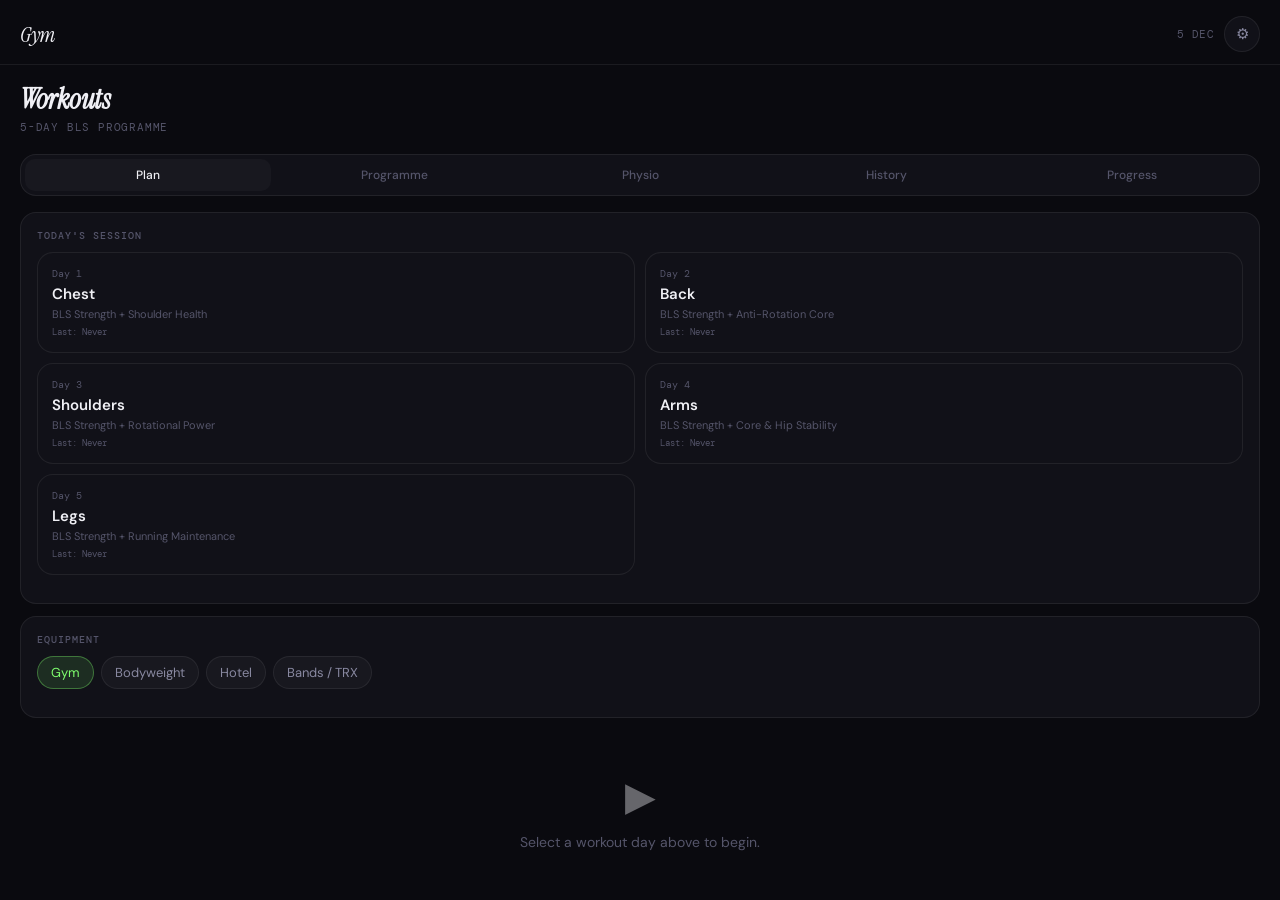
==== index.html @ 57721e73 "Enable timestamped Gym calendar completion" ====
<!DOCTYPE html>
<html lang="en">
<head>
<meta charset="UTF-8">
<meta name="viewport" content="width=device-width, initial-scale=1.0, viewport-fit=cover">
<meta name="apple-mobile-web-app-capable" content="yes">
<meta name="apple-mobile-web-app-status-bar-style" content="black-translucent">
<meta name="apple-mobile-web-app-title" content="Gym">
<meta name="theme-color" content="#0a0a0f">
<meta name="description" content="Gym workout tracker - plan, log, progress">
<link rel="manifest" href="manifest.webmanifest">
<link rel="apple-touch-icon" href="apple-touch-icon.png">
<title>Gym</title>
<link rel="preconnect" href="https://fonts.googleapis.com">
<link href="https://fonts.googleapis.com/css2?family=DM+Mono:wght@400;500&family=Instrument+Serif:ital@0;1&family=DM+Sans:wght@300;400;500;600&display=swap" rel="stylesheet">
<link rel="stylesheet" href="3-gym-calendar-style.css">
</head>
<body>

<div id="app">

  <!-- TOP BAR -->
  <div class="topbar">
    <div class="topbar-title">Gym</div>
    <div class="topbar-right">
      <div class="topbar-date" id="topDate"></div>
      <div class="icon-btn" onclick="openSettings()" title="Settings">⚙</div>
    </div>
  </div>

  <!-- SCROLL AREA -->
  <div class="scroll-area" id="scrollArea">

<div class="section active" id="sec-workouts">
      <div class="section-head">
        <h2>Workouts</h2>
        <div class="sub" id="workoutSub">5-day BLS programme</div>
      </div>

      <div class="food-tabs">
        <button class="food-tab active" onclick="switchWorkoutTab('plan',this)">Plan</button>
        <button class="food-tab" onclick="switchWorkoutTab('programme',this)">Programme</button>
        <button class="food-tab" onclick="switchWorkoutTab('physio',this)">Physio</button>
        <button class="food-tab" onclick="switchWorkoutTab('history',this)">History</button>
        <button class="food-tab" onclick="switchWorkoutTab('progress',this)">Progress</button>
      </div>

      <!-- ── PLAN TAB ── -->
      <div id="wTabPlan">
        <div id="upNextCard"></div>
        <div class="card">
          <div class="card-title">Today's Session</div>
          <div class="workout-day-grid" id="workoutDayGrid"></div>
        </div>
        <div class="card">
          <div class="card-title">Equipment</div>
          <div class="chip-wrap" id="equipChips">
            <div class="chip selected" data-eq="gym">Gym</div>
            <div class="chip" data-eq="bodyweight">Bodyweight</div>
            <div class="chip" data-eq="hotel">Hotel</div>
            <div class="chip" data-eq="bands">Bands / TRX</div>
          </div>
        </div>
        <div id="workoutExercises"></div>
        <div class="empty" id="workoutEmpty">
          <div class="empty-icon">▶</div>
          <div class="empty-text">Select a workout day above to begin.</div>
        </div>
      </div>

      <!-- ── PROGRAMME TAB ── -->
      <div id="wTabProgramme" style="display:none">
        <div id="progEditor"></div>
      </div>

      <!-- ── PHYSIO TAB ── -->
      <div id="wTabPhysio" style="display:none">
        <div id="physioContent"></div>
      </div>

      <!-- ── HISTORY TAB ── -->
      <div id="wTabHistory" style="display:none">
        <div id="workoutHistoryList">
          <div class="empty"><div class="empty-icon">≡</div><div class="empty-text">No workouts logged yet.<br>Complete a session to see it here.</div></div>
        </div>
      </div>

      <!-- ── PROGRESS TAB ── -->
      <div id="wTabProgress" style="display:none">
        <div class="card" id="prCard" style="display:none">
          <div class="card-title">Personal Records</div>
          <div id="prList"></div>
        </div>

        <div class="card" id="volumeCard" style="display:none">
          <div class="card-title">Weekly Volume by Muscle Group</div>
          <div style="display:flex;gap:6px;margin-bottom:10px" id="volumeWeekChips">
            <div class="chip selected" onclick="setVolumeWeek(0,this)">This week</div>
            <div class="chip" onclick="setVolumeWeek(1,this)">Last week</div>
            <div class="chip" onclick="setVolumeWeek('avg',this)">4-wk avg</div>
          </div>
          <div id="volumeList"></div>
          <div style="font-size:10px;color:var(--text3);margin-top:8px;font-family:var(--font-mono)">target 10–20 working sets / muscle / week</div>
        </div>

        <div class="card" id="deloadCard" style="display:none">
          <div class="card-title">Stalled lifts — consider a deload</div>
          <div id="deloadList"></div>
        </div>

        <div class="card">
          <div class="card-title">Exercise Progress</div>
          <div class="form-group" style="margin-bottom:12px">
            <select class="form-select" id="progressExerciseSelect" onchange="renderExerciseProgress()">
              <option value="">Select an exercise…</option>
            </select>
          </div>
          <div id="exerciseProgressChart">
            <div class="empty"><div class="empty-text">Select an exercise to see estimated 1RM and best set over time.</div></div>
          </div>
        </div>
      </div>

    </div>

    
  </div>
</div>

<div id="activeWorkoutOverlay" style="display:none;position:fixed;inset:0;z-index:500;background:var(--bg);overflow-y:auto;-webkit-overflow-scrolling:touch;">

  <!-- Header -->
  <div style="position:sticky;top:0;z-index:10;background:rgba(10,10,15,0.95);backdrop-filter:blur(16px);border-bottom:1px solid var(--border);padding:12px 16px;padding-top:calc(12px + env(safe-area-inset-top,0px));">
    <div style="display:flex;align-items:center;gap:12px;">
      <div style="flex:1;">
        <div style="font-family:var(--font-mono);font-size:10px;text-transform:uppercase;letter-spacing:1px;color:var(--text3)" id="awDayLabel">Day 1 — Chest</div>
        <div style="font-family:var(--font-mono);font-size:22px;font-weight:500;color:var(--accent);margin-top:2px" id="awTimer">0:00</div>
        <div id="awWake" style="font-family:var(--font-mono);font-size:10px;color:var(--text3);margin-top:2px"></div>
      </div>
      <div style="text-align:right;">
        <div style="font-size:11px;color:var(--text3)">Sets done</div>
        <div style="font-family:var(--font-mono);font-size:18px;font-weight:500" id="awSetsDone">0 / 0</div>
      </div>
      <button onclick="confirmAbortWorkout()" style="width:36px;height:36px;border-radius:50%;background:var(--surface2);border:1px solid var(--border);color:var(--text2);font-size:18px;cursor:pointer;display:flex;align-items:center;justify-content:center;">✕</button>
    </div>

    <!-- Rest timer bar (hidden when not resting) -->
    <div id="awRestBar" style="display:none;margin-top:10px;">
      <div style="display:flex;justify-content:space-between;align-items:center;margin-bottom:4px;">
        <span style="font-size:12px;color:var(--text3)">Rest timer</span>
        <span style="font-family:var(--font-mono);font-size:14px;color:var(--accent)" id="awRestTime">90s</span>
        <button onclick="skipRest()" style="font-size:11px;color:var(--text3);background:none;border:none;cursor:pointer;font-family:var(--font-mono);">Skip →</button>
      </div>
      <div style="height:4px;background:var(--surface2);border-radius:99px;overflow:hidden;">
        <div id="awRestFill" style="height:100%;background:var(--accent);border-radius:99px;transition:width 1s linear;width:100%"></div>
      </div>
    </div>
  </div>

  <!-- Exercise list -->
  <div style="padding:16px;padding-bottom:120px;" id="awExerciseList"></div>

  <!-- Finish button -->
  <div style="position:fixed;bottom:0;left:0;right:0;padding:16px;padding-bottom:calc(16px + env(safe-area-inset-bottom,0px));background:rgba(10,10,15,0.95);backdrop-filter:blur(16px);border-top:1px solid var(--border);">
    <button class="btn btn-primary" onclick="finishWorkout()">Finish Workout</button>
  </div>
</div>

<!-- SET LOG MODAL -->
<div class="modal-overlay" id="setModal" onclick="closeSetModalIfBg(event)" style="z-index:600">
  <div class="modal-sheet">
    <div class="modal-handle"></div>

    <!-- Exercise name + set info -->
    <div style="margin-bottom:8px">
      <div class="modal-title" id="setModalTitle" style="margin-bottom:2px;font-size:16px">Log Set</div>
      <div style="font-size:12px;color:var(--text3)" id="setModalExName"></div>
    </div>

    <!-- Last session reference + target -->
    <div id="setModalLastRef" style="display:none;padding:6px 10px;background:var(--surface2);border-radius:8px;margin-bottom:6px;font-size:12px;color:var(--text2)"></div>
    <div id="setModalTarget" style="display:none;padding:6px 10px;background:rgba(127,255,110,0.08);border:1px solid rgba(127,255,110,0.2);border-radius:8px;margin-bottom:10px;font-size:12px;color:var(--accent)"></div>

    <!-- Warmup toggle + rest time -->
    <div style="display:flex;align-items:center;gap:10px;margin-bottom:10px;">
      <div class="checkbox-item" id="warmupToggle" onclick="toggleWarmup()" style="flex:none;padding:6px 10px;">
        <div class="checkbox-box" id="warmupBox"></div>
        <div class="checkbox-text" style="font-size:13px;">Warmup set</div>
      </div>
      <div style="margin-left:auto;font-size:11px;color:var(--text3)" id="setModalRestLabel"></div>
    </div>

    <!-- Weight + Reps display (tappable to select active field) -->
    <div style="display:grid;grid-template-columns:1fr 1fr;gap:10px;margin-bottom:12px;">
      <div onclick="selectNumpadField('weight')" id="numpadWeightBox" style="border-radius:12px;border:2px solid var(--accent);background:var(--surface2);padding:10px;text-align:center;cursor:pointer">
        <div style="font-size:10px;color:var(--text3);margin-bottom:2px;font-family:var(--font-mono);text-transform:uppercase">Weight (kg)</div>
        <div style="font-size:28px;font-weight:600;font-family:var(--font-mono);color:var(--text)" id="numpadWeightDisplay">0</div>
      </div>
      <div onclick="selectNumpadField('reps')" id="numpadRepsBox" style="border-radius:12px;border:2px solid var(--border);background:var(--surface2);padding:10px;text-align:center;cursor:pointer">
        <div style="font-size:10px;color:var(--text3);margin-bottom:2px;font-family:var(--font-mono);text-transform:uppercase">Reps</div>
        <div style="font-size:28px;font-weight:600;font-family:var(--font-mono);color:var(--text)" id="numpadRepsDisplay">0</div>
      </div>
    </div>

    <!-- In-app number pad -->
    <div style="display:grid;grid-template-columns:repeat(4,1fr);gap:6px;margin-bottom:12px;" id="numpadGrid">
      <!-- Row 1: 7 8 9 +2.5 -->
      <button class="numpad-btn" onclick="numpadPress('7')">7</button>
      <button class="numpad-btn" onclick="numpadPress('8')">8</button>
      <button class="numpad-btn" onclick="numpadPress('9')">9</button>
      <button class="numpad-btn numpad-op" onclick="numpadStep(1)" id="numpadStepUp">+</button>
      <!-- Row 2: 4 5 6 −2.5 -->
      <button class="numpad-btn" onclick="numpadPress('4')">4</button>
      <button class="numpad-btn" onclick="numpadPress('5')">5</button>
      <button class="numpad-btn" onclick="numpadPress('6')">6</button>
      <button class="numpad-btn numpad-op" onclick="numpadStep(-1)" id="numpadStepDown">−</button>
      <!-- Row 3: 1 2 3 ⌫ -->
      <button class="numpad-btn" onclick="numpadPress('1')">1</button>
      <button class="numpad-btn" onclick="numpadPress('2')">2</button>
      <button class="numpad-btn" onclick="numpadPress('3')">3</button>
      <button class="numpad-btn numpad-del" onclick="numpadPress('del')">⌫</button>
      <!-- Row 4: . 0 00 C -->
      <button class="numpad-btn" onclick="numpadPress('.')">.</button>
      <button class="numpad-btn" onclick="numpadPress('0')">0</button>
      <button class="numpad-btn" onclick="numpadPress('00')">00</button>
      <button class="numpad-btn numpad-del" onclick="numpadPress('clear')">C</button>
    </div>

    <!-- RPE / reps-in-reserve (optional) -->
    <div style="margin-bottom:12px">
      <div style="display:flex;justify-content:space-between;align-items:center;margin-bottom:6px">
        <span style="font-size:11px;font-family:var(--font-mono);text-transform:uppercase;letter-spacing:.5px;color:var(--text3)">Effort (RPE) — optional</span>
        <span style="font-size:11px;color:var(--text3)" id="rpeHint">how hard?</span>
      </div>
      <div style="display:grid;grid-template-columns:repeat(6,1fr);gap:5px" id="rpeRow">
        <button class="numpad-btn" style="font-size:13px;padding:9px 0" onclick="setRpe(5)">≤5</button>
        <button class="numpad-btn" style="font-size:13px;padding:9px 0" onclick="setRpe(6)">6</button>
        <button class="numpad-btn" style="font-size:13px;padding:9px 0" onclick="setRpe(7)">7</button>
        <button class="numpad-btn" style="font-size:13px;padding:9px 0" onclick="setRpe(8)">8</button>
        <button class="numpad-btn" style="font-size:13px;padding:9px 0" onclick="setRpe(9)">9</button>
        <button class="numpad-btn" style="font-size:13px;padding:9px 0" onclick="setRpe(10)">10</button>
      </div>
    </div>

    <!-- Plate calculator (barbell only) -->
    <button id="plateCalcBtn" onclick="openPlateCalc()" style="display:none;width:100%;margin-bottom:10px;padding:9px;border-radius:10px;border:1px solid var(--border2);background:var(--surface2);color:var(--text2);font-family:var(--font-sans);font-size:12px;cursor:pointer">Plate calculator</button>
    <div id="plateCalcOut" style="display:none;font-family:var(--font-mono);font-size:12px;color:var(--text2);background:var(--surface2);border-radius:8px;padding:8px 10px;margin-bottom:10px"></div>

    <!-- Log + Cancel -->
    <div style="display:grid;grid-template-columns:1fr 2fr;gap:10px">
      <button class="btn btn-secondary" onclick="document.getElementById('setModal').classList.remove('open')">Cancel</button>
      <button class="btn btn-primary" onclick="confirmSet()">✓ Log Set</button>
    </div>

    <!-- Hidden inputs for compatibility with confirmSet -->
    <input type="hidden" id="setWeight" value="0">
    <input type="hidden" id="setReps" value="0">
    <input type="hidden" id="setRpe" value="">
  </div>
</div>

<!-- WORKOUT SUMMARY MODAL -->

<div class="modal-overlay" id="workoutSummaryModal" style="z-index:600">
  <div class="modal-sheet" style="max-height:85vh;overflow-y:auto;">
    <div class="modal-handle"></div>
    <div class="modal-title">Workout Complete</div>
    <div id="workoutSummaryContent"></div>
    <textarea id="workoutNotesInput" class="form-input" placeholder="Session notes — technique cues, how it felt, why you swapped something…" style="width:100%;min-height:64px;margin-top:14px;resize:vertical;font-size:13px"></textarea>
    <div style="display:grid;grid-template-columns:1fr 1fr;gap:10px;margin-top:16px;">
      <button class="btn btn-secondary" onclick="discardWorkout()">Discard</button>
      <button class="btn btn-primary" onclick="saveWorkout()">Save workout</button>
    </div>
  </div>
</div>

<!-- WORKOUT HISTORY DETAIL MODAL -->
<div class="modal-overlay" id="workoutDetailModal" onclick="if(event.target===this)this.classList.remove('open')">
  <div class="modal-sheet" style="max-height:85vh;overflow-y:auto;">
    <div class="modal-handle"></div>
    <div id="workoutDetailContent"></div>
  </div>
</div>


<!-- GENERIC MODAL -->
<div class="modal-overlay" id="gymModal" onclick="if(event.target===this)closeGymModal()" style="z-index:650">
  <div class="modal-sheet" style="max-height:85vh;overflow-y:auto;">
    <div class="modal-handle"></div>
    <div class="modal-title" id="gymModalTitle"></div>
    <div id="gymModalBody"></div>
    <div style="display:grid;grid-template-columns:1fr 1fr;gap:10px;margin-top:16px">
      <button class="btn btn-secondary" onclick="closeGymModal()">Cancel</button>
      <button class="btn btn-primary" onclick="confirmGymModal()">Save</button>
    </div>
  </div>
</div>

<!-- EXERCISE PICKER MODAL -->
<div class="modal-overlay" id="pickerModal" onclick="if(event.target===this)this.classList.remove('open')" style="z-index:660">
  <div class="modal-sheet" style="max-height:85vh;overflow-y:auto;">
    <div class="modal-handle"></div>
    <div class="modal-title" id="pickerTitle">Choose exercise</div>
    <input class="form-input" id="pickerSearch" placeholder="Search exercises…" style="width:100%;margin-bottom:8px" oninput="renderPickerList()">
    <div class="chip-wrap" id="pickerMuscleChips" style="margin-bottom:6px"></div>
    <div class="chip-wrap" id="pickerEquipChips" style="margin-bottom:10px"></div>
    <div id="pickerList"></div>
  </div>
</div>


<div class="settings-overlay" id="settingsOverlay" onclick="closeSettingsIfBg(event)">
  <div class="settings-panel">
    <div class="settings-close" onclick="closeSettings()">✕</div>
    <div class="settings-title">Settings</div>

    <div class="settings-group">
      <div class="settings-group-title">Google Sheets sync (optional)</div>
      <div class="sync-bar" id="syncBar">
        <div class="sync-dot" id="syncDot"></div>
        <span class="sync-text" id="syncText">Not connected</span>
        <button class="sync-btn" onclick="syncNow()">↻ sync</button>
      </div>
      <div class="settings-row" style="flex-direction:column;align-items:flex-start;gap:6px;margin-top:10px">
        <div class="settings-row-label">Apps Script Web App URL</div>
        <input type="text" class="settings-input-wide" id="settScriptUrl" placeholder="https://script.google.com/macros/s/…/exec">
        <div class="settings-status">Same backend as Health All-In — reuse not yet verified</div>
      </div>
      <div class="settings-row" style="margin-top:8px">
        <button class="btn btn-secondary btn-sm" onclick="saveSettings()">Save settings</button>
      </div>
    </div>

    <div class="settings-group">
      <div class="settings-group-title">Completed workouts → Calendar</div>
      <div class="settings-status">Save a finished workout to add it to your main Google Calendar. Only session name and actual start/end are sent. Set this up once using the Worker address and app key from MyDay Settings. Old workouts without timestamps are not backfilled. Retries use the same workout ID. Sessions opened from a MyDay plan keep that link. Overlapping unlinked Gym entries pause for review instead of creating a duplicate.</div>
      <label class="settings-row-label">MyDay Worker address</label><input class="settings-input-wide" id="gymCalendarUrl" type="url" autocomplete="off">
      <label class="settings-row-label">MyDay app key</label><input class="settings-input-wide" id="gymCalendarKey" type="password" autocomplete="off">
      <div class="settings-row"><button class="btn btn-secondary btn-sm" onclick="GymCalendar.save()">Save connection</button><button class="btn btn-secondary btn-sm" onclick="GymCalendar.flush()">Retry pending</button></div>
      <div class="settings-status" id="gymCalendarStatus"></div><div id="gymCalendarReview"></div>
    </div>

    <div class="settings-group">
      <div class="settings-group-title">Equipment</div>
      <div class="settings-row">
        <div class="settings-row-label">Bar weight (kg)</div>
        <input type="number" class="settings-input-wide" id="settBarKg" placeholder="20" style="max-width:90px">
      </div>
      <div class="settings-row" style="margin-top:8px">
        <button class="btn btn-secondary btn-sm" onclick="saveSettings()">Save settings</button>
      </div>
    </div>

    <div class="settings-group">
      <div class="settings-group-title">Backup</div>
      <div class="settings-row" style="gap:8px">
        <button class="btn btn-secondary btn-sm" onclick="exportBackup()">Export JSON</button>
        <label class="btn btn-secondary btn-sm" style="margin:0;cursor:pointer">Import JSON<input type="file" accept="application/json,.json" style="display:none" onchange="importBackup(this)"></label>
      </div>
      <div class="settings-status" style="margin-top:6px">Everything on this phone: workout history, PRs, programme, physio entries and logs, settings, sync queue. Export a file after each change you care about and keep it somewhere off the phone (Files, Drive, email to yourself) - that file is what you import on a new phone. The Apps Script URL is never exported (it is a write credential): re-enter it in Settings on the new phone.</div>
    </div>

    <div class="settings-group">
      <div class="settings-group-title">Shared backup (Notion)</div>
      <div class="settings-status" style="margin-bottom:8px">The same shared backup My Day, Racket Rankings and Pocket CRM use: everything above is also saved into the "App backups" database through the Pocket CRM service. Once the token is in, the app backs itself up once a day when you open it. Restore fills in what is missing on this device and never deletes anything.</div>
      <div class="settings-row" style="flex-direction:column;align-items:flex-start;gap:6px">
        <div class="settings-row-label">Pocket CRM address</div>
        <input type="text" class="settings-input-wide" id="sbUrl" placeholder="https://contact-capture.matthias-homan.workers.dev" autocapitalize="off" autocomplete="off">
        <div class="settings-row-label" style="margin-top:6px">Pocket CRM access token</div>
        <input type="password" class="settings-input-wide" id="sbTok" placeholder="the same token as in Pocket CRM" autocapitalize="off" autocomplete="off">
      </div>
      <div class="settings-row" style="gap:8px;margin-top:8px;flex-wrap:wrap">
        <button class="btn btn-secondary btn-sm" onclick="sbSaveSettings()">Save</button>
        <button class="btn btn-secondary btn-sm" onclick="sbBackupNow()">Back up now</button>
        <button class="btn btn-secondary btn-sm" onclick="sbRestore()">Restore</button>
      </div>
      <div class="settings-status" id="sbMsg" style="margin-top:8px"></div>
      <div class="settings-status" id="sbLast" style="margin-top:2px"></div>
    </div>

    <div class="settings-group">
      <div class="settings-group-title">About</div>
      <div class="settings-status" id="settBuild"></div>
    </div>
  </div>
</div>

<div id="toast"></div>

<script src="2-gym-calendar-app.js"></script>
</body>
</html>
---- 3-gym-calendar-style.css ----
:root {
    --bg: #0a0a0f;
    --surface: #111118;
    --surface2: #18181f;
    --border: rgba(255,255,255,0.07);
    --border2: rgba(255,255,255,0.12);
    --text: #f0f0f5;
    --text2: #8888a0;
    --text3: #55556a;
    --accent: #7fff6e;
    --accent2: #3dffd0;
    --accent3: #ff6b6b;
    --accent4: #ffd166;
    --accent5: #a78bfa;
    --red: #ff6b6b;
    --amber: #ffd166;
    --green: #7fff6e;
    --blue: #60a5fa;
    --purple: #a78bfa;
    --nav-h: 72px;
    --safe-b: env(safe-area-inset-bottom, 0px);
    --radius: 16px;
    --radius-sm: 10px;
    --font-serif: 'Instrument Serif', Georgia, serif;
    --font-mono: 'DM Mono', monospace;
    --font-sans: 'DM Sans', sans-serif;
  }

  *, *::before, *::after { box-sizing: border-box; margin: 0; padding: 0; }

  html, body {
    height: 100%;
    overflow: hidden;
    background: var(--bg);
    color: var(--text);
    font-family: var(--font-sans);
    -webkit-font-smoothing: antialiased;
  }

  /* ─── APP SHELL ─── */
  #app {
    height: 100%;
    display: flex;
    flex-direction: column;
  }

  /* ─── TOP BAR ─── */
  .topbar {
    flex-shrink: 0;
    padding: 16px 20px 12px;
    padding-top: calc(16px + env(safe-area-inset-top, 0px));
    display: flex;
    align-items: center;
    justify-content: space-between;
    border-bottom: 1px solid var(--border);
    background: var(--bg);
  }
  .topbar-title {
    font-family: var(--font-serif);
    font-size: 22px;
    font-style: italic;
    color: var(--text);
    letter-spacing: -0.3px;
  }
  .topbar-title span { color: var(--accent); font-style: normal; }
  .topbar-right { display: flex; gap: 10px; align-items: center; }
  .topbar-date {
    font-family: var(--font-mono);
    font-size: 11px;
    color: var(--text3);
    text-transform: uppercase;
    letter-spacing: 0.5px;
  }
  .icon-btn {
    width: 36px; height: 36px;
    border-radius: 50%;
    background: var(--surface);
    border: 1px solid var(--border);
    display: flex; align-items: center; justify-content: center;
    cursor: pointer;
    transition: background 0.15s;
    color: var(--text2);
    font-size: 15px;
  }
  .icon-btn:hover { background: var(--surface2); color: var(--text); }

  /* ─── SCROLL AREA ─── */
  .scroll-area {
    flex: 1;
    overflow-y: auto;
    overflow-x: hidden;
    -webkit-overflow-scrolling: touch;
    scroll-behavior: smooth;
  }
  .scroll-area::-webkit-scrollbar { display: none; }

  .section {
    display: none;
    padding: 20px;
    padding-bottom: calc(var(--nav-h) + var(--safe-b) + 20px);
    animation: fadeUp 0.2s ease both;
  }
  .section.active { display: block; }

  @keyframes fadeUp {
    from { opacity: 0; transform: translateY(8px); }
    to   { opacity: 1; transform: translateY(0); }
  }

  /* ─── BOTTOM NAV ─── */
  .bottom-nav {
    flex-shrink: 0;
    position: fixed;
    bottom: 0; left: 0; right: 0;
    height: calc(var(--nav-h) + var(--safe-b));
    padding-bottom: var(--safe-b);
    background: rgba(10,10,15,0.92);
    backdrop-filter: blur(20px);
    -webkit-backdrop-filter: blur(20px);
    border-top: 1px solid var(--border);
    display: flex;
    align-items: flex-start;
    justify-content: space-around;
    padding-top: 8px;
    z-index: 100;
  }
  .nav-item {
    display: flex;
    flex-direction: column;
    align-items: center;
    gap: 4px;
    cursor: pointer;
    padding: 4px 8px;
    border-radius: 10px;
    transition: all 0.15s;
    min-width: 48px;
    opacity: 0.45;
  }
  .nav-item.active { opacity: 1; }
  .nav-item .nav-icon { font-size: 20px; line-height: 1; }
  .nav-item .nav-label {
    font-size: 10px;
    font-weight: 500;
    letter-spacing: 0.2px;
    color: var(--text2);
    white-space: nowrap;
  }
  .nav-item.active .nav-label { color: var(--accent); }
  .nav-item.active .nav-icon { filter: drop-shadow(0 0 6px var(--accent)); }

  /* ─── SHARED COMPONENTS ─── */
  .section-head {
    margin-bottom: 20px;
  }
  .section-head h2 {
    font-family: var(--font-serif);
    font-size: 28px;
    font-style: italic;
    letter-spacing: -0.5px;
    line-height: 1.1;
  }
  .section-head .sub {
    font-family: var(--font-mono);
    font-size: 11px;
    color: var(--text3);
    text-transform: uppercase;
    letter-spacing: 0.8px;
    margin-top: 4px;
  }

  .card {
    background: var(--surface);
    border: 1px solid var(--border);
    border-radius: var(--radius);
    padding: 16px;
    margin-bottom: 12px;
  }
  .card-title {
    font-family: var(--font-mono);
    font-size: 10px;
    font-weight: 500;
    text-transform: uppercase;
    letter-spacing: 1px;
    color: var(--text3);
    margin-bottom: 10px;
  }

  /* ─── METRIC GRID ─── */
  .metric-grid {
    display: grid;
    grid-template-columns: 1fr 1fr;
    gap: 10px;
    margin-bottom: 12px;
  }
  .metric-card {
    background: var(--surface);
    border: 1px solid var(--border);
    border-radius: var(--radius);
    padding: 14px;
  }
  .metric-label {
    font-family: var(--font-mono);
    font-size: 10px;
    text-transform: uppercase;
    letter-spacing: 0.8px;
    color: var(--text3);
    margin-bottom: 6px;
  }
  .metric-val {
    font-family: var(--font-mono);
    font-size: 26px;
    font-weight: 500;
    color: var(--text);
    line-height: 1;
  }
  .metric-val .unit { font-size: 13px; color: var(--text2); }
  .metric-sub {
    font-size: 11px;
    color: var(--text3);
    margin-top: 4px;
  }
  .metric-dot {
    display: inline-block;
    width: 6px; height: 6px;
    border-radius: 50%;
    margin-right: 4px;
  }

  /* ─── PROGRESS BARS ─── */
  .progress-wrap { margin-bottom: 12px; }
  .progress-row {
    display: flex;
    justify-content: space-between;
    align-items: center;
    margin-bottom: 6px;
  }
  .progress-label { font-size: 13px; color: var(--text2); }
  .progress-nums {
    font-family: var(--font-mono);
    font-size: 12px;
    color: var(--text2);
  }
  .progress-nums .current { color: var(--text); font-weight: 500; }
  .progress-track {
    height: 6px;
    background: var(--surface2);
    border-radius: 99px;
    overflow: hidden;
    margin-bottom: 10px;
  }
  .progress-fill {
    height: 100%;
    border-radius: 99px;
    transition: width 0.4s ease;
  }
  .progress-fill.green { background: var(--green); box-shadow: 0 0 8px rgba(127,255,110,0.3); }
  .progress-fill.amber { background: var(--amber); box-shadow: 0 0 8px rgba(255,209,102,0.3); }
  .progress-fill.red   { background: var(--red);   box-shadow: 0 0 8px rgba(255,107,107,0.3); }
  .progress-fill.blue  { background: var(--blue);  }
  .progress-fill.purple { background: var(--purple); }

  /* ─── AI BRIEFING ─── */
  .ai-card {
    background: linear-gradient(135deg, #0f1a0f 0%, #0a0f1a 100%);
    border: 1px solid rgba(127,255,110,0.15);
    border-radius: var(--radius);
    padding: 16px;
    margin-bottom: 12px;
    position: relative;
    overflow: hidden;
  }
  .ai-card::before {
    content: '';
    position: absolute;
    top: -30px; right: -30px;
    width: 100px; height: 100px;
    background: radial-gradient(circle, rgba(127,255,110,0.08) 0%, transparent 70%);
    pointer-events: none;
  }
  .ai-card-header {
    display: flex;
    align-items: center;
    gap: 8px;
    margin-bottom: 10px;
  }
  .ai-badge {
    font-family: var(--font-mono);
    font-size: 9px;
    text-transform: uppercase;
    letter-spacing: 1px;
    color: var(--accent);
    background: rgba(127,255,110,0.1);
    border: 1px solid rgba(127,255,110,0.2);
    border-radius: 4px;
    padding: 2px 6px;
  }
  .ai-time {
    font-family: var(--font-mono);
    font-size: 10px;
    color: var(--text3);
    margin-left: auto;
  }
  .ai-text {
    font-size: 14px;
    line-height: 1.6;
    color: var(--text2);
  }
  .ai-text p { margin-bottom: 8px; }
  .ai-text p:last-child { margin-bottom: 0; }
  .ai-text strong { color: var(--text); }
  .ai-actions {
    display: flex;
    gap: 8px;
    margin-top: 12px;
  }
  .ai-btn {
    flex: 1;
    padding: 9px;
    border-radius: 8px;
    border: 1px solid var(--border2);
    background: var(--surface2);
    color: var(--text2);
    font-family: var(--font-sans);
    font-size: 12px;
    font-weight: 500;
    cursor: pointer;
    display: flex;
    align-items: center;
    justify-content: center;
    gap: 5px;
    transition: all 0.15s;
  }
  .ai-btn:hover { background: var(--surface); color: var(--text); }
  .ai-btn.primary {
    background: rgba(127,255,110,0.12);
    border-color: rgba(127,255,110,0.25);
    color: var(--accent);
  }
  .ai-btn.primary:hover { background: rgba(127,255,110,0.2); }

  /* ─── GOAL RINGS ─── */
  .rings-row {
    display: flex;
    gap: 10px;
    margin-bottom: 12px;
  }
  .ring-card {
    flex: 1;
    background: var(--surface);
    border: 1px solid var(--border);
    border-radius: var(--radius);
    padding: 14px 10px;
    display: flex;
    flex-direction: column;
    align-items: center;
    gap: 8px;
  }
  .ring-wrap {
    position: relative;
    width: 64px; height: 64px;
  }
  .ring-wrap svg { transform: rotate(-90deg); }
  .ring-center {
    position: absolute;
    inset: 0;
    display: flex;
    flex-direction: column;
    align-items: center;
    justify-content: center;
  }
  .ring-pct {
    font-family: var(--font-mono);
    font-size: 14px;
    font-weight: 500;
    color: var(--text);
    line-height: 1;
  }
  .ring-label {
    font-family: var(--font-mono);
    font-size: 9px;
    text-transform: uppercase;
    letter-spacing: 0.5px;
    color: var(--text3);
    text-align: center;
  }

  /* ─── FORM ELEMENTS ─── */
  .form-section { margin-bottom: 20px; }
  .form-section-title {
    font-family: var(--font-mono);
    font-size: 10px;
    font-weight: 500;
    text-transform: uppercase;
    letter-spacing: 1px;
    color: var(--text3);
    margin-bottom: 12px;
    padding-bottom: 8px;
    border-bottom: 1px solid var(--border);
  }
  .form-row {
    display: flex;
    gap: 10px;
    margin-bottom: 10px;
    align-items: center;
  }
  .form-group {
    flex: 1;
    display: flex;
    flex-direction: column;
    gap: 5px;
  }
  .form-label {
    font-size: 12px;
    color: var(--text2);
    font-weight: 500;
  }
  .form-input, .form-select, .form-textarea {
    width: 100%;
    background: var(--surface2);
    border: 1px solid var(--border);
    border-radius: var(--radius-sm);
    padding: 11px 13px;
    color: var(--text);
    font-family: var(--font-sans);
    font-size: 15px;
    -webkit-appearance: none;
    appearance: none;
    transition: border-color 0.15s;
    outline: none;
  }
  .form-input:focus, .form-select:focus, .form-textarea:focus {
    border-color: var(--border2);
  }
  .form-textarea {
    min-height: 80px;
    resize: vertical;
    line-height: 1.5;
  }

  /* ─── SLIDER (1-5) ─── */
  .slider-group { flex: 1; }
  .slider-row {
    display: flex;
    align-items: center;
    gap: 10px;
    margin-bottom: 10px;
  }
  .slider-label { flex: 0 0 140px; font-size: 13px; color: var(--text2); }
  .slider-wrap { flex: 1; position: relative; }
  input[type=range] {
    -webkit-appearance: none;
    appearance: none;
    width: 100%;
    height: 4px;
    background: var(--surface2);
    border-radius: 99px;
    outline: none;
  }
  input[type=range]::-webkit-slider-thumb {
    -webkit-appearance: none;
    width: 20px; height: 20px;
    border-radius: 50%;
    background: var(--text);
    border: 3px solid var(--bg);
    box-shadow: 0 0 0 1px var(--border2);
    cursor: pointer;
  }
  .slider-val {
    font-family: var(--font-mono);
    font-size: 14px;
    font-weight: 500;
    color: var(--text);
    width: 20px;
    text-align: center;
  }

  /* ─── CHECKBOXES ─── */
  .checkbox-list { display: flex; flex-direction: column; gap: 6px; }
  .checkbox-item {
    display: flex;
    align-items: center;
    gap: 10px;
    padding: 10px 12px;
    background: var(--surface2);
    border: 1px solid var(--border);
    border-radius: var(--radius-sm);
    cursor: pointer;
    transition: border-color 0.15s;
  }
  .checkbox-item.checked { border-color: rgba(127,255,110,0.25); }
  .checkbox-box {
    width: 20px; height: 20px;
    border-radius: 5px;
    border: 1.5px solid var(--border2);
    display: flex; align-items: center; justify-content: center;
    flex-shrink: 0;
    transition: all 0.15s;
  }
  .checkbox-item.checked .checkbox-box {
    background: var(--accent);
    border-color: var(--accent);
  }
  .checkbox-text { font-size: 14px; color: var(--text); }
  .checkbox-sub { font-size: 11px; color: var(--text3); }

  /* ─── TOGGLE CHIPS ─── */
  .chip-wrap {
    display: flex;
    flex-wrap: wrap;
    gap: 7px;
    margin-bottom: 12px;
  }
  .chip {
    padding: 7px 13px;
    border-radius: 99px;
    border: 1px solid var(--border);
    background: var(--surface2);
    color: var(--text2);
    font-size: 13px;
    cursor: pointer;
    transition: all 0.15s;
  }
  .chip.selected {
    background: rgba(127,255,110,0.12);
    border-color: rgba(127,255,110,0.35);
    color: var(--accent);
  }

  /* ─── BUTTONS ─── */
  .btn {
    width: 100%;
    padding: 14px;
    border-radius: var(--radius);
    border: none;
    cursor: pointer;
    font-family: var(--font-sans);
    font-size: 15px;
    font-weight: 600;
    transition: all 0.15s;
    display: flex;
    align-items: center;
    justify-content: center;
    gap: 6px;
  }
  .btn-primary {
    background: var(--accent);
    color: #000;
  }
  .btn-primary:hover { opacity: 0.9; }
  .btn-primary:active { transform: scale(0.98); }
  .btn-secondary {
    background: var(--surface2);
    color: var(--text);
    border: 1px solid var(--border);
  }
  .btn-sm {
    width: auto;
    padding: 9px 16px;
    font-size: 13px;
    border-radius: 10px;
  }

  /* ─── SETTINGS / SETTINGS PANEL ─── */
  .settings-overlay {
    display: none;
    position: fixed;
    inset: 0;
    z-index: 200;
    background: rgba(0,0,0,0.6);
    backdrop-filter: blur(4px);
  }
  .settings-overlay.open { display: block; }
  .settings-panel {
    position: absolute;
    right: 0; top: 0; bottom: 0;
    width: min(380px, 100vw);
    background: var(--surface);
    border-left: 1px solid var(--border);
    overflow-y: auto;
    padding: 20px;
    padding-top: calc(20px + env(safe-area-inset-top, 0px));
  }
  .settings-close {
    position: absolute;
    top: 16px; right: 16px;
    width: 32px; height: 32px;
    border-radius: 50%;
    background: var(--surface2);
    border: 1px solid var(--border);
    display: flex; align-items: center; justify-content: center;
    cursor: pointer;
    font-size: 16px;
    color: var(--text2);
  }
  .settings-title {
    font-family: var(--font-serif);
    font-size: 22px;
    font-style: italic;
    margin-bottom: 20px;
  }
  .settings-group { margin-bottom: 24px; }
  .settings-group-title {
    font-family: var(--font-mono);
    font-size: 10px;
    text-transform: uppercase;
    letter-spacing: 1px;
    color: var(--text3);
    margin-bottom: 12px;
    padding-bottom: 8px;
    border-bottom: 1px solid var(--border);
  }
  .settings-row {
    display: flex;
    justify-content: space-between;
    align-items: center;
    padding: 10px 0;
    border-bottom: 1px solid var(--border);
  }
  .settings-row:last-child { border-bottom: none; }
  .settings-row-label { font-size: 14px; color: var(--text2); }
  .settings-row-val {
    font-family: var(--font-mono);
    font-size: 13px;
    color: var(--text);
  }
  .settings-input-inline {
    background: var(--surface2);
    border: 1px solid var(--border);
    border-radius: 8px;
    padding: 6px 10px;
    color: var(--text);
    font-family: var(--font-mono);
    font-size: 13px;
    width: 120px;
    text-align: right;
    outline: none;
  }
  .settings-input-inline:focus { border-color: var(--border2); }
  .settings-input-wide {
    width: 100%;
    margin-top: 6px;
    background: var(--surface2);
    border: 1px solid var(--border);
    border-radius: 8px;
    padding: 8px 10px;
    color: var(--text);
    font-family: var(--font-mono);
    font-size: 12px;
    outline: none;
    word-break: break-all;
  }
  .settings-input-wide:focus { border-color: var(--border2); }
  .settings-status {
    font-size: 12px;
    color: var(--text3);
    margin-top: 6px;
  }
  .settings-status.ok { color: var(--green); }
  .settings-status.err { color: var(--red); }

  /* ─── SYNC STATUS BAR ─── */
  .sync-bar {
    display: flex;
    align-items: center;
    gap: 6px;
    padding: 6px 12px;
    margin-bottom: 16px;
    background: var(--surface);
    border: 1px solid var(--border);
    border-radius: var(--radius-sm);
  }
  .sync-dot {
    width: 7px; height: 7px;
    border-radius: 50%;
    background: var(--text3);
  }
  .sync-dot.synced { background: var(--green); box-shadow: 0 0 6px rgba(127,255,110,0.4); }
  .sync-dot.syncing { background: var(--amber); animation: pulse 1s infinite; }
  .sync-dot.error { background: var(--red); }
  @keyframes pulse { 0%,100% { opacity:1; } 50% { opacity:0.4; } }
  .sync-text { font-size: 12px; color: var(--text3); }
  .sync-btn {
    margin-left: auto;
    font-size: 11px;
    color: var(--text3);
    background: none;
    border: none;
    cursor: pointer;
    padding: 2px 6px;
    border-radius: 4px;
    font-family: var(--font-mono);
    transition: color 0.15s;
  }
  .sync-btn:hover { color: var(--text); }

  /* ─── TOAST ─── */
  .toast {
    position: fixed;
    bottom: calc(var(--nav-h) + var(--safe-b) + 16px);
    left: 50%;
    transform: translateX(-50%) translateY(20px);
    background: var(--text);
    color: var(--bg);
    font-size: 13px;
    font-weight: 600;
    padding: 10px 18px;
    border-radius: 99px;
    opacity: 0;
    transition: all 0.25s;
    pointer-events: none;
    white-space: nowrap;
    z-index: 300;
  }
  .toast.show {
    opacity: 1;
    transform: translateX(-50%) translateY(0);
  }

  /* ─── LOADING SPINNER ─── */
  .spinner {
    width: 20px; height: 20px;
    border: 2px solid var(--border);
    border-top-color: var(--accent);
    border-radius: 50%;
    animation: spin 0.7s linear infinite;
  }
  @keyframes spin { to { transform: rotate(360deg); } }

  /* ─── EMPTY STATE ─── */
  .empty {
    display: flex;
    flex-direction: column;
    align-items: center;
    justify-content: center;
    padding: 40px 20px;
    text-align: center;
    gap: 10px;
  }
  .empty-icon { font-size: 40px; opacity: 0.4; }
  .empty-text { font-size: 14px; color: var(--text3); line-height: 1.5; }

  /* ─── WORKOUTS SECTION ─── */
  .workout-day-grid {
    display: grid;
    grid-template-columns: 1fr 1fr;
    gap: 10px;
    margin-bottom: 12px;
  }
  .workout-day-card {
    background: var(--surface);
    border: 1px solid var(--border);
    border-radius: var(--radius);
    padding: 14px;
    cursor: pointer;
    transition: all 0.15s;
  }
  .workout-day-card:hover { border-color: var(--border2); }
  .workout-day-card.selected {
    background: rgba(127,255,110,0.07);
    border-color: rgba(127,255,110,0.3);
  }
  .workout-day-num {
    font-family: var(--font-mono);
    font-size: 10px;
    color: var(--text3);
    margin-bottom: 4px;
  }
  .workout-day-name {
    font-size: 15px;
    font-weight: 600;
    color: var(--text);
  }
  .workout-day-sub {
    font-size: 11px;
    color: var(--text3);
    margin-top: 3px;
  }

  /* ─── HISTORY / CHART ─── */
  .mini-chart {
    height: 48px;
    display: flex;
    align-items: flex-end;
    gap: 3px;
    padding-top: 4px;
  }
  .chart-bar {
    flex: 1;
    border-radius: 3px 3px 0 0;
    background: var(--surface2);
    position: relative;
    cursor: pointer;
    transition: opacity 0.15s;
  }
  .chart-bar:hover { opacity: 0.8; }
  .chart-bar.filled { background: var(--accent); opacity: 0.6; }
  .chart-bar.today { background: var(--accent); opacity: 1; box-shadow: 0 0 8px rgba(127,255,110,0.4); }

  /* ─── GOALS SECTION ─── */
  .goal-row {
    display: flex;
    align-items: center;
    gap: 12px;
    padding: 14px;
    background: var(--surface);
    border: 1px solid var(--border);
    border-radius: var(--radius);
    margin-bottom: 10px;
  }
  .goal-icon { font-size: 22px; flex-shrink: 0; }
  .goal-info { flex: 1; min-width: 0; }
  .goal-title { font-size: 14px; font-weight: 500; color: var(--text); }
  .goal-detail { font-size: 12px; color: var(--text3); margin-top: 2px; white-space: normal; word-break: break-word; }
  .goal-val {
    font-family: var(--font-mono);
    font-size: 15px;
    font-weight: 500;
    color: var(--text);
    text-align: right;
    flex-shrink: 0;
    min-width: 80px;
  }
  .goal-target { font-size: 11px; color: var(--text3); }

  /* ─── DIVIDER ─── */
  .divider { height: 1px; background: var(--border); margin: 16px 0; }

  /* ─── AUTOFILL BADGE ─── */
  .autofill-badge {
    font-family: var(--font-mono);
    font-size: 9px;
    text-transform: uppercase;
    letter-spacing: 0.5px;
    padding: 2px 6px;
    border-radius: 4px;
    background: rgba(127,255,110,0.1);
    border: 1px solid rgba(127,255,110,0.25);
    color: var(--accent);
    white-space: nowrap;
  }
  .autofill-badge.fitbit { background: rgba(0,184,212,0.1); border-color: rgba(0,184,212,0.25); color: #00b8d4; }
  .autofill-badge.hume   { background: rgba(167,139,250,0.1); border-color: rgba(167,139,250,0.25); color: var(--purple); }
  .form-input.autofilled { border-color: rgba(127,255,110,0.3); background: rgba(127,255,110,0.04); }

  /* ─── JOURNAL TABS ─── */
  .tab-bar {
    display: flex;
    gap: 0;
    background: var(--surface);
    border: 1px solid var(--border);
    border-radius: var(--radius);
    padding: 4px;
    margin-bottom: 20px;
  }
  .tab-btn {
    flex: 1;
    padding: 9px;
    border-radius: 10px;
    border: none;
    background: none;
    color: var(--text3);
    font-family: var(--font-sans);
    font-size: 13px;
    font-weight: 500;
    cursor: pointer;
    transition: all 0.15s;
  }
  .tab-btn.active {
    background: var(--surface2);
    color: var(--text);
  }

  /* ─── FOOD SECTION ─── */
  .search-bar {
    display: flex;
    gap: 8px;
    margin-bottom: 12px;
  }
  .search-input {
    flex: 1;
    background: var(--surface);
    border: 1px solid var(--border);
    border-radius: var(--radius);
    padding: 12px 16px;
    color: var(--text);
    font-family: var(--font-sans);
    font-size: 15px;
    outline: none;
    transition: border-color 0.15s;
  }
  .search-input::placeholder { color: var(--text3); }
  .search-input:focus { border-color: var(--border2); }
  .search-submit {
    background: var(--surface);
    border: 1px solid var(--border);
    border-radius: var(--radius);
    padding: 0 16px;
    color: var(--text2);
    font-size: 18px;
    cursor: pointer;
    transition: all 0.15s;
  }
  .search-submit:hover { background: var(--surface2); color: var(--text); }

  .food-result {
    display: flex;
    align-items: center;
    gap: 12px;
    padding: 12px 14px;
    background: var(--surface);
    border: 1px solid var(--border);
    border-radius: var(--radius-sm);
    margin-bottom: 6px;
    cursor: pointer;
    transition: border-color 0.15s;
  }
  .food-result:hover { border-color: var(--border2); }
  .food-result-info { flex: 1 }
  .food-result-name { font-size: 14px; color: var(--text); }
  .food-result-detail { font-size: 12px; color: var(--text3); }
  .food-result-kcal {
    font-family: var(--font-mono);
    font-size: 13px;
    color: var(--text2);
    white-space: nowrap;
  }
  .food-add-btn {
    width: 28px; height: 28px;
    border-radius: 50%;
    background: var(--surface2);
    border: 1px solid var(--border);
    display: flex; align-items: center; justify-content: center;
    font-size: 16px;
    color: var(--accent);
    cursor: pointer;
    flex-shrink: 0;
  }

  .meal-section { margin-bottom: 16px; }
  .meal-header {
    display: flex;
    justify-content: space-between;
    align-items: center;
    margin-bottom: 8px;
  }
  .meal-title { font-size: 13px; font-weight: 600; color: var(--text2); }
  .meal-cals {
    font-family: var(--font-mono);
    font-size: 12px;
    color: var(--text3);
  }
  .meal-item {
    display: flex;
    align-items: center;
    gap: 10px;
    padding: 9px 12px;
    background: var(--surface);
    border: 1px solid var(--border);
    border-radius: var(--radius-sm);
    margin-bottom: 4px;
  }
  .meal-item-name { flex: 1; font-size: 13px; color: var(--text); }
  .meal-item-detail { font-size: 12px; color: var(--text3); }
  .meal-item-kcal { font-family: var(--font-mono); font-size: 12px; color: var(--text2); }
  .meal-item-del {
    font-size: 14px;
    color: var(--text3);
    cursor: pointer;
    padding: 2px;
  }
  .meal-add-row {
    display: flex;
    align-items: center;
    gap: 6px;
    padding: 7px 10px;
    cursor: pointer;
    color: var(--text3);
    font-size: 13px;
    transition: color 0.15s;
  }
  .meal-add-row:hover { color: var(--accent); }

  /* ─── ACTIVE WORKOUT ─── */
  /* ─── NUMPAD ─── */
  .numpad-btn {
    background: var(--surface2);
    border: 1px solid var(--border);
    border-radius: 10px;
    color: var(--text);
    font-family: var(--font-mono);
    font-size: 18px;
    font-weight: 500;
    padding: 14px 0;
    cursor: pointer;
    transition: background 0.1s;
    -webkit-tap-highlight-color: transparent;
    user-select: none;
  }
  .numpad-btn:active { background: var(--border2, #2a2a38); transform: scale(0.95); }
  .numpad-op  { color: var(--accent); font-size: 20px; font-weight: 700; }
  .numpad-del { color: var(--text2); }

  .aw-exercise-card {
    background: var(--surface);
    border: 1px solid var(--border);
    border-radius: var(--radius);
    margin-bottom: 12px;
    overflow: hidden;
    transition: border-color 0.2s;
  }
  .aw-exercise-card.active-ex { border-color: rgba(127,255,110,0.35); }
  .aw-exercise-header {
    display: flex;
    align-items: center;
    gap: 12px;
    padding: 14px 16px;
  }
  .aw-ex-num {
    font-family: var(--font-mono);
    font-size: 11px;
    color: var(--text3);
    width: 20px;
    flex-shrink: 0;
  }
  .aw-ex-name { flex: 1; font-size: 15px; font-weight: 600; color: var(--text); }
  .aw-ex-done {
    font-family: var(--font-mono);
    font-size: 12px;
    color: var(--text3);
  }
  .aw-sets {
    padding: 0 16px 14px;
    display: flex;
    flex-direction: column;
    gap: 6px;
  }
  .aw-set-row {
    display: flex;
    align-items: center;
    gap: 10px;
    padding: 10px 12px;
    border-radius: var(--radius-sm);
    background: var(--surface2);
    border: 1px solid var(--border);
    cursor: pointer;
    transition: all 0.15s;
  }
  .aw-set-row:hover { border-color: var(--border2); }
  .aw-set-row.logged {
    background: rgba(127,255,110,0.06);
    border-color: rgba(127,255,110,0.2);
  }
  .aw-set-row.warmup-logged {
    background: rgba(255,209,102,0.06);
    border-color: rgba(255,209,102,0.2);
  }
  .aw-set-num {
    font-family: var(--font-mono);
    font-size: 11px;
    color: var(--text3);
    width: 16px;
    flex-shrink: 0;
  }
  .aw-set-badge {
    font-family: var(--font-mono);
    font-size: 9px;
    text-transform: uppercase;
    letter-spacing: 0.5px;
    padding: 2px 5px;
    border-radius: 4px;
    flex-shrink: 0;
  }
  .aw-set-badge.working { background: rgba(127,255,110,0.12); color: var(--accent); }
  .aw-set-badge.warmup  { background: rgba(255,209,102,0.12); color: var(--amber); }
  .aw-set-result {
    flex: 1;
    font-family: var(--font-mono);
    font-size: 14px;
    color: var(--text);
  }
  .aw-set-check {
    font-size: 16px;
    flex-shrink: 0;
  }
  .aw-add-set {
    display: flex;
    align-items: center;
    gap: 6px;
    padding: 8px 12px;
    color: var(--text3);
    font-size: 13px;
    cursor: pointer;
    border-radius: var(--radius-sm);
    transition: color 0.15s;
    margin: 0 16px 14px;
  }
  .aw-add-set:hover { color: var(--accent); }

  /* ─── WORKOUT HISTORY ─── */
  .workout-hist-card {
    background: var(--surface);
    border: 1px solid var(--border);
    border-radius: var(--radius);
    padding: 14px 16px;
    margin-bottom: 10px;
    cursor: pointer;
    transition: border-color 0.15s;
    display: flex;
    align-items: center;
    gap: 14px;
  }
  .workout-hist-card:hover { border-color: var(--border2); }
  .workout-hist-icon {
    width: 42px; height: 42px;
    border-radius: 12px;
    background: rgba(127,255,110,0.08);
    border: 1px solid rgba(127,255,110,0.15);
    display: flex; align-items: center; justify-content: center;
    font-size: 20px;
    flex-shrink: 0;
  }
  .workout-hist-info { flex: 1; min-width: 0; }
  .workout-hist-name { font-size: 15px; font-weight: 600; color: var(--text); }
  .workout-hist-meta { font-size: 12px; color: var(--text3); margin-top: 3px; }
  .workout-hist-stats {
    text-align: right;
    flex-shrink: 0;
  }
  .workout-hist-sets {
    font-family: var(--font-mono);
    font-size: 14px;
    color: var(--text);
  }
  .workout-hist-dur {
    font-size: 11px;
    color: var(--text3);
    margin-top: 2px;
  }

  /* ─── PROGRESS CHART (canvas-free bar chart) ─── */
  .prog-chart-wrap { overflow-x: auto; padding-bottom: 4px; }
  .prog-chart {
    display: flex;
    align-items: flex-end;
    gap: 8px;
    height: 100px;
    min-width: 300px;
    padding-top: 8px;
  }
  .prog-bar-col {
    display: flex;
    flex-direction: column;
    align-items: center;
    gap: 4px;
    flex: 1;
    min-width: 32px;
  }
  .prog-bar {
    width: 100%;
    border-radius: 4px 4px 0 0;
    background: rgba(127,255,110,0.5);
    transition: height 0.4s ease;
    cursor: pointer;
    position: relative;
  }
  .prog-bar.best { background: var(--accent); box-shadow: 0 0 8px rgba(127,255,110,0.4); }
  .prog-bar-label {
    font-family: var(--font-mono);
    font-size: 9px;
    color: var(--text3);
    text-align: center;
    white-space: nowrap;
  }
  .prog-bar-val {
    font-family: var(--font-mono);
    font-size: 9px;
    color: var(--text2);
    text-align: center;
  }

  /* ─── FOOD SECTION TABS ─── */
  .food-tabs {
    display: flex;
    gap: 0;
    background: var(--surface);
    border: 1px solid var(--border);
    border-radius: var(--radius);
    padding: 4px;
    margin-bottom: 16px;
  }
  .food-tab {
    flex: 1;
    padding: 8px 4px;
    border-radius: 10px;
    border: none;
    background: none;
    color: var(--text3);
    font-family: var(--font-sans);
    font-size: 12px;
    font-weight: 500;
    cursor: pointer;
    transition: all 0.15s;
    white-space: nowrap;
  }
  .food-tab.active { background: var(--surface2); color: var(--text); }

  /* ─── QUICK ADD ─── */
  .quick-add-section { margin-bottom: 14px; }
  .quick-add-label {
    font-family: var(--font-mono);
    font-size: 10px;
    text-transform: uppercase;
    letter-spacing: 0.8px;
    color: var(--text3);
    margin-bottom: 8px;
    display: flex;
    align-items: center;
    justify-content: space-between;
  }
  .quick-add-scroll {
    display: flex;
    gap: 7px;
    overflow-x: auto;
    padding-bottom: 4px;
    -webkit-overflow-scrolling: touch;
  }
  .quick-add-scroll::-webkit-scrollbar { display: none; }
  .quick-chip {
    flex-shrink: 0;
    display: flex;
    flex-direction: column;
    align-items: center;
    gap: 3px;
    padding: 9px 12px;
    background: var(--surface);
    border: 1px solid var(--border);
    border-radius: var(--radius);
    cursor: pointer;
    transition: border-color 0.15s;
    max-width: 110px;
  }
  .quick-chip:hover { border-color: var(--border2); }
  .quick-chip.fav { border-color: rgba(255,209,102,0.3); }
  .quick-chip-name {
    font-size: 12px;
    color: var(--text);
    text-align: center;
    white-space: nowrap;
    overflow: hidden;
    text-overflow: ellipsis;
    max-width: 90px;
  }
  .quick-chip-cal { font-family: var(--font-mono); font-size: 10px; color: var(--text3); }

  /* ─── SAVED MEALS ─── */
  .saved-meal-card {
    background: var(--surface);
    border: 1px solid var(--border);
    border-radius: var(--radius);
    margin-bottom: 10px;
    overflow: hidden;
  }
  .saved-meal-header {
    display: flex;
    align-items: center;
    gap: 12px;
    padding: 14px 16px;
    cursor: pointer;
  }
  .saved-meal-icon { font-size: 20px; flex-shrink: 0; }
  .saved-meal-info { flex: 1; min-width: 0; }
  .saved-meal-name { font-size: 15px; font-weight: 600; color: var(--text); }
  .saved-meal-meta { font-size: 12px; color: var(--text3); margin-top: 2px; }
  .saved-meal-kcal { font-family: var(--font-mono); font-size: 14px; color: var(--text2); flex-shrink: 0; }
  .saved-meal-actions { display: flex; border-top: 1px solid var(--border); }
  .saved-meal-btn {
    flex: 1;
    padding: 10px;
    border: none;
    background: none;
    color: var(--text3);
    font-family: var(--font-sans);
    font-size: 12px;
    font-weight: 500;
    cursor: pointer;
    transition: all 0.15s;
    display: flex;
    align-items: center;
    justify-content: center;
    gap: 4px;
  }
  .saved-meal-btn:hover { color: var(--text); background: var(--surface2); }
  .saved-meal-btn.log { color: var(--accent); }
  .saved-meal-btn.log:hover { background: rgba(127,255,110,0.08); }
  .saved-meal-btn + .saved-meal-btn { border-left: 1px solid var(--border); }
  .saved-meal-items { display: none; padding: 0 16px 12px; border-top: 1px solid var(--border); }
  .saved-meal-items.open { display: block; }
  .saved-meal-item-row {
    display: flex;
    justify-content: space-between;
    align-items: center;
    padding: 6px 0;
    font-size: 13px;
    color: var(--text2);
    border-bottom: 1px solid var(--border);
  }
  .saved-meal-item-row:last-child { border-bottom: none; }

  /* ─── CUSTOM FOODS ─── */
  .custom-food-card {
    display: flex;
    align-items: center;
    gap: 12px;
    padding: 12px 14px;
    background: var(--surface);
    border: 1px solid var(--border);
    border-radius: var(--radius-sm);
    margin-bottom: 6px;
  }
  .custom-food-info { flex: 1; }
  .custom-food-name { font-size: 14px; color: var(--text); }
  .custom-food-macro { font-size: 11px; color: var(--text3); margin-top: 2px; }
  .custom-food-actions { display: flex; gap: 6px; }
  .custom-food-btn {
    padding: 5px 10px;
    border-radius: 7px;
    border: 1px solid var(--border);
    background: var(--surface2);
    color: var(--text2);
    font-size: 12px;
    cursor: pointer;
    transition: all 0.15s;
  }
  .custom-food-btn:hover { color: var(--text); }
  .custom-food-btn.add { color: var(--accent); border-color: rgba(127,255,110,0.2); }

  /* ─── FOOD LOG MODAL ─── */
  .modal-overlay {
    display: none;
    position: fixed;
    inset: 0;
    z-index: 250;
    background: rgba(0,0,0,0.7);
    backdrop-filter: blur(6px);
    align-items: flex-end;
  }
  .modal-overlay.open { display: flex; }
  .modal-sheet {
    width: 100%;
    background: var(--surface);
    border-top: 1px solid var(--border);
    border-radius: 20px 20px 0 0;
    padding: 16px 20px;
    padding-bottom: calc(20px + var(--safe-b));
    animation: slideUp 0.25s ease;
  }
  @keyframes slideUp {
    from { transform: translateY(100%); }
    to   { transform: translateY(0); }
  }
  .modal-handle {
    width: 36px; height: 4px;
    background: var(--border2);
    border-radius: 99px;
    margin: 0 auto 16px;
  }
  .modal-title { font-size: 17px; font-weight: 600; margin-bottom: 12px; }
  .modal-food-name { font-size: 15px; color: var(--text); margin-bottom: 4px; }
  .modal-food-detail { font-size: 13px; color: var(--text3); margin-bottom: 16px; }


  /* ─── PROGRAMME EDITOR ─── */
  .pe-row{border:1px solid var(--border);border-radius:10px;padding:6px;margin-bottom:6px;background:var(--surface2)}
  .pe-row .form-input,.pe-row .form-select{padding:6px 6px;font-size:12px;height:auto}
  .pe-line1{display:flex;gap:4px;align-items:center;margin-bottom:6px}

  .pe-name{flex:1;min-width:0}
  .pe-row input[type=number]::-webkit-outer-spin-button,.pe-row input[type=number]::-webkit-inner-spin-button{-webkit-appearance:none;margin:0}
  .pe-row input[type=number]{-moz-appearance:textfield;appearance:textfield}
  .pe-grid{display:grid;grid-template-columns:50px 60px 54px 68px;gap:3px}
  .pe-grid-lab{font-family:var(--font-mono);font-size:9px;color:var(--text3);margin-bottom:2px}
  .pe-grid-lab span{text-align:center}
  .pe-grid .form-input,.pe-grid .form-select{width:100%;text-align:center;padding-left:2px;padding-right:2px}
  .pe-icon{background:var(--surface);border:1px solid var(--border);color:var(--text2);border-radius:6px;width:24px;height:24px;font-size:11px;cursor:pointer;flex:none;display:flex;align-items:center;justify-content:center;padding:0}
  .pk-row{border:1px solid var(--border);border-radius:10px;padding:9px 10px;margin-bottom:6px;background:var(--surface2);cursor:pointer}
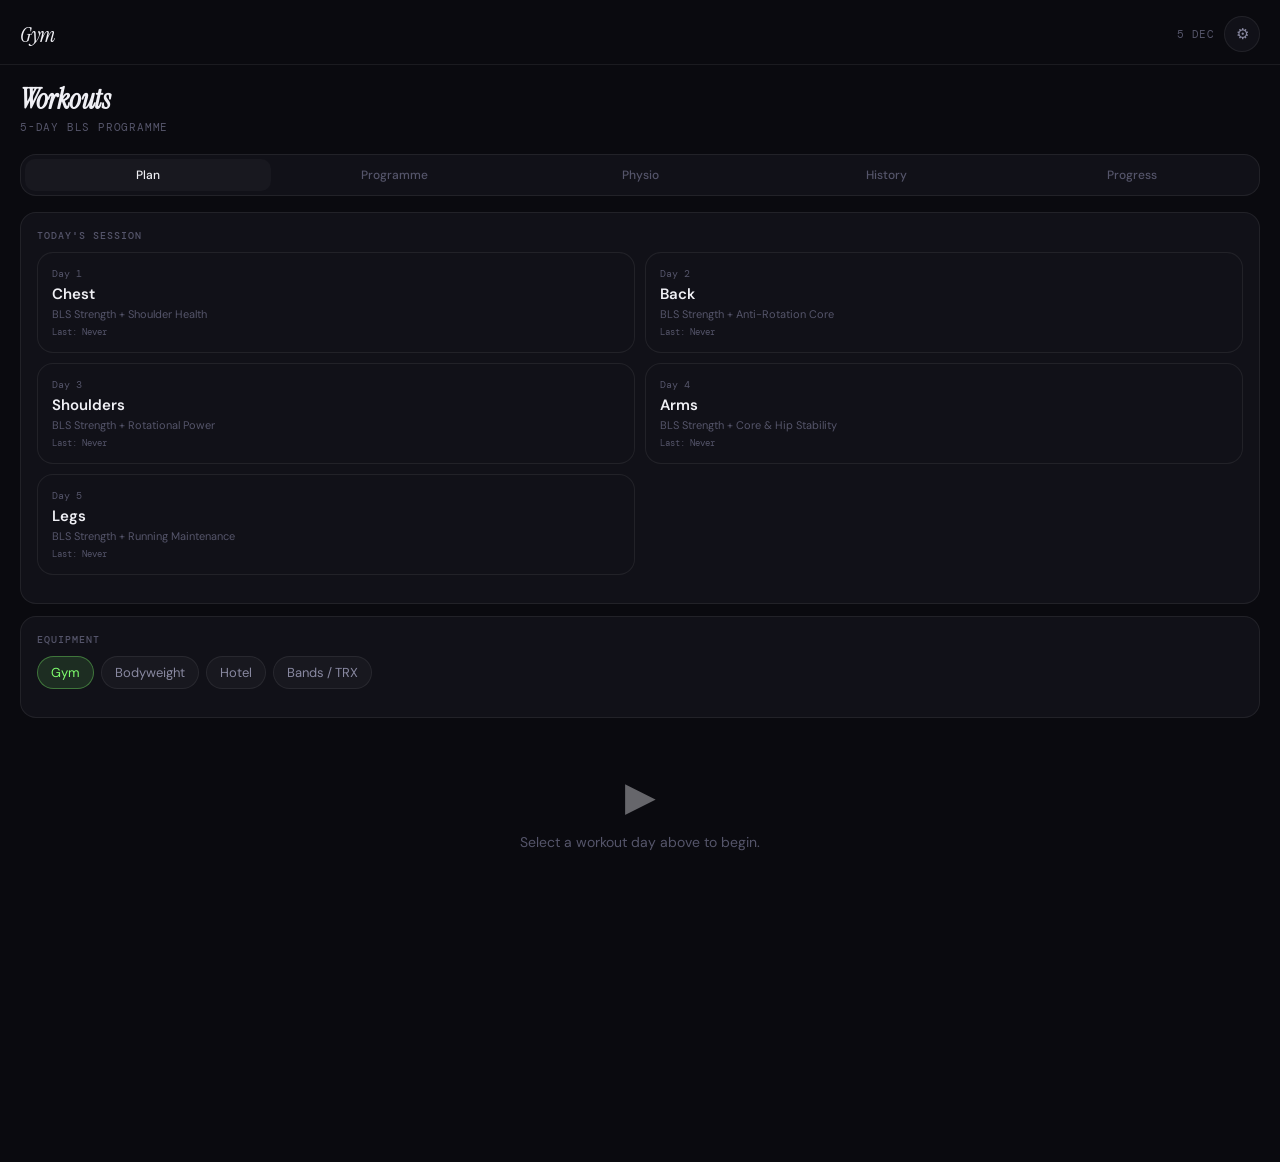
==== commit f8e12702: "Link official Abascal timetable and private Sports week class planning" ====
--- a/index.html
+++ b/index.html
@@ -385,6 +385,7 @@
   </div>
 </div>
 
+<section style="margin:20px 16px;padding:16px;border:1px solid var(--border);border-radius:12px"><h3>Metropolitan Abascal classes</h3><p>Open the live timetable separately, then tell your assistant which sessions to add or enter a private class plan in MyDay. A plan is not a booking. Calendar placement does not mark a class done.</p><p><a class="btn btn-secondary" href="https://clubmetropolitan.com/club/madrid/abascal/" target="_blank" rel="noopener">Open live timetable</a></p><p><a class="btn btn-secondary" href="https://mydayappmh.github.io/My-Day/?new=class" target="_blank" rel="noopener">Plan class in Sports week</a></p><p>Metropolitan's website does not allow embedding here. Open its app yourself for app bookings.</p></section>
 <div id="toast"></div>
 
 <script src="2-gym-calendar-app.js"></script>
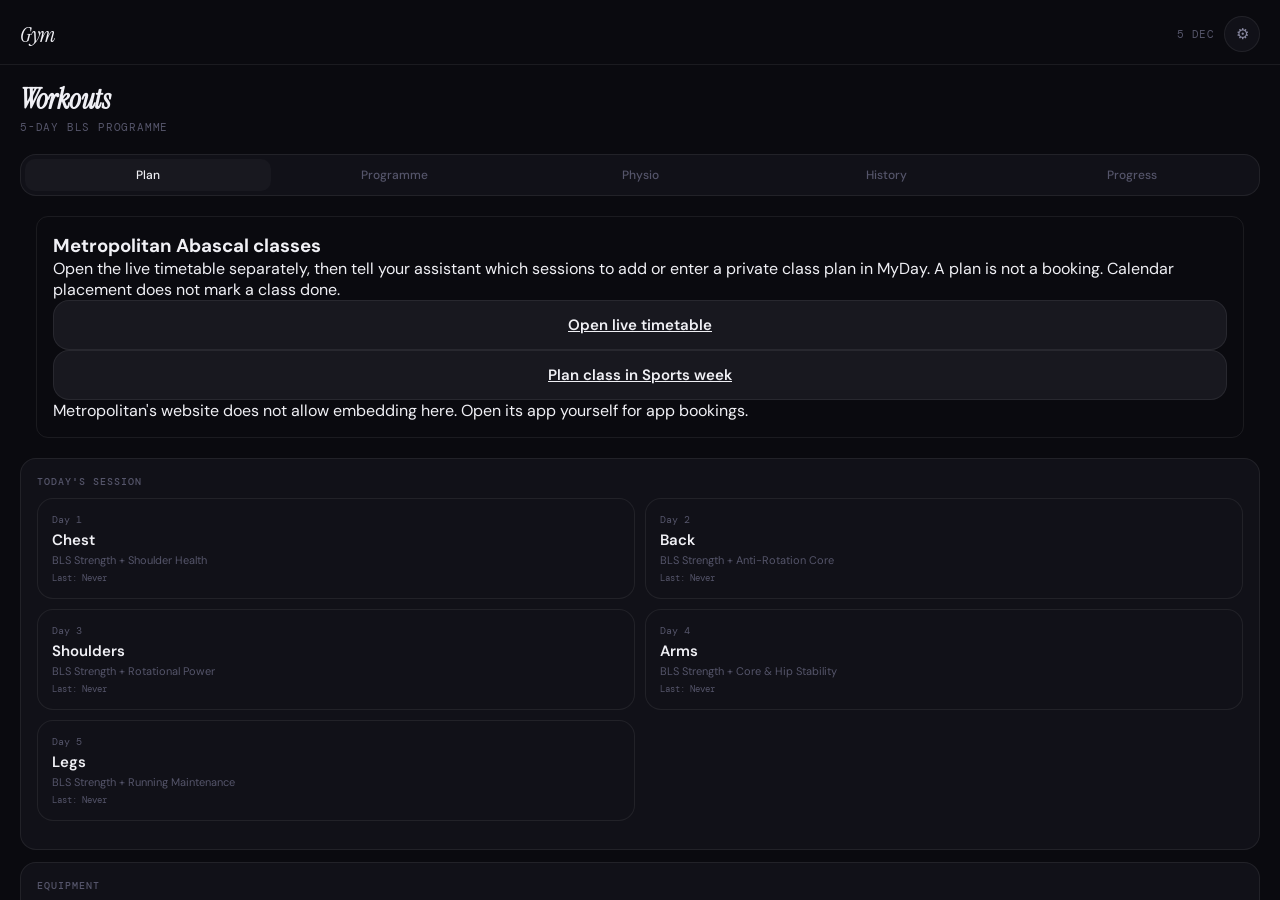
==== commit 68a920de: "Place class timetable links inside the scrollable Gym plan screen" ====
--- a/index.html
+++ b/index.html
@@ -47,7 +47,7 @@
 
       <!-- ── PLAN TAB ── -->
       <div id="wTabPlan">
-        <div id="upNextCard"></div>
+        <div id="upNextCard"></div><section style="margin:20px 16px;padding:16px;border:1px solid var(--border);border-radius:12px"><h3>Metropolitan Abascal classes</h3><p>Open the live timetable separately, then tell your assistant which sessions to add or enter a private class plan in MyDay. A plan is not a booking. Calendar placement does not mark a class done.</p><p><a class="btn btn-secondary" href="https://clubmetropolitan.com/club/madrid/abascal/" target="_blank" rel="noopener">Open live timetable</a></p><p><a class="btn btn-secondary" href="https://mydayappmh.github.io/My-Day/?new=class" target="_blank" rel="noopener">Plan class in Sports week</a></p><p>Metropolitan's website does not allow embedding here. Open its app yourself for app bookings.</p></section>
         <div class="card">
           <div class="card-title">Today's Session</div>
           <div class="workout-day-grid" id="workoutDayGrid"></div>
@@ -385,7 +385,7 @@
   </div>
 </div>
 
-<section style="margin:20px 16px;padding:16px;border:1px solid var(--border);border-radius:12px"><h3>Metropolitan Abascal classes</h3><p>Open the live timetable separately, then tell your assistant which sessions to add or enter a private class plan in MyDay. A plan is not a booking. Calendar placement does not mark a class done.</p><p><a class="btn btn-secondary" href="https://clubmetropolitan.com/club/madrid/abascal/" target="_blank" rel="noopener">Open live timetable</a></p><p><a class="btn btn-secondary" href="https://mydayappmh.github.io/My-Day/?new=class" target="_blank" rel="noopener">Plan class in Sports week</a></p><p>Metropolitan's website does not allow embedding here. Open its app yourself for app bookings.</p></section>
+
 <div id="toast"></div>
 
 <script src="2-gym-calendar-app.js"></script>
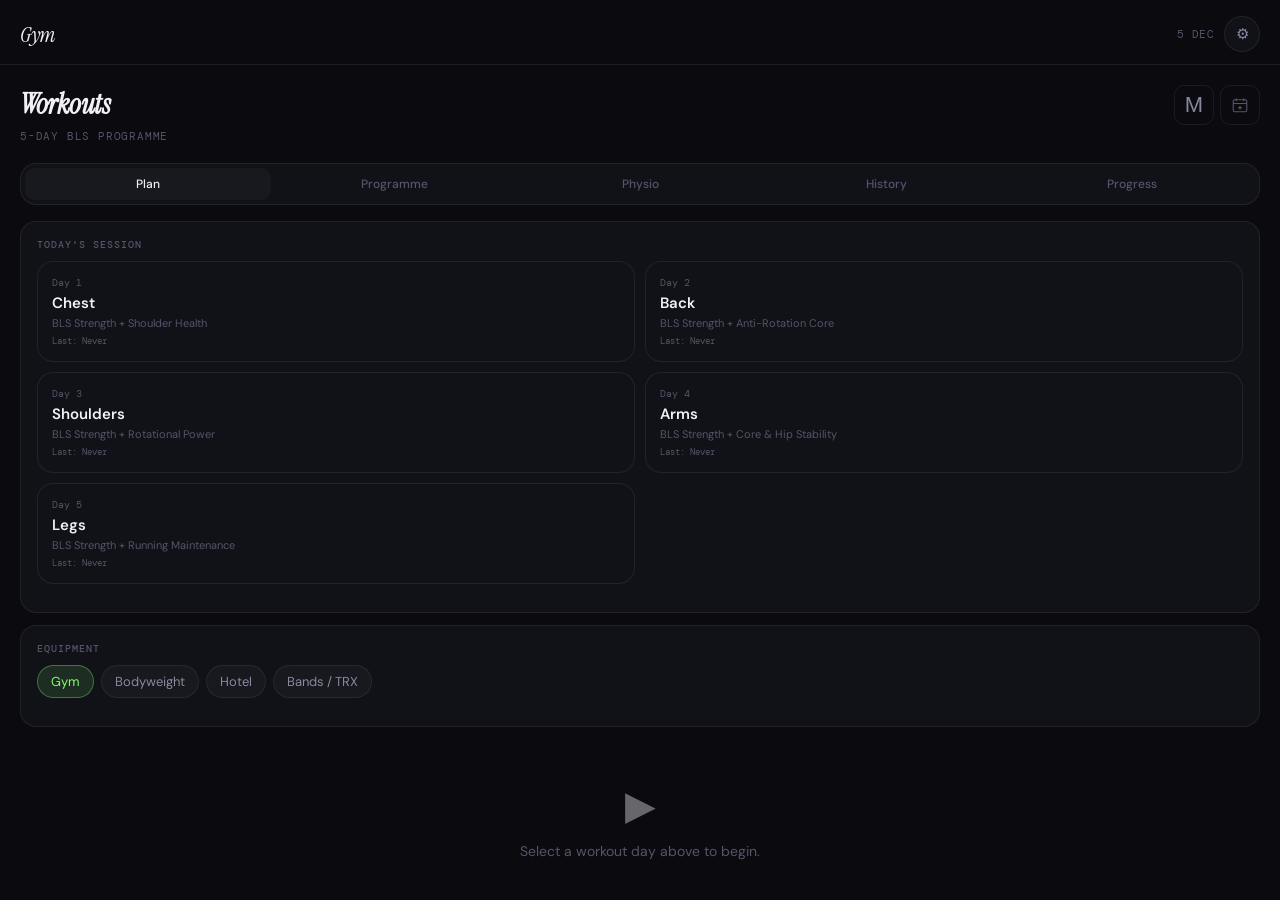
==== commit c857b431: "Replace Metropolitan panel with compact M timetable and class planner controls" ====
--- a/index.html
+++ b/index.html
@@ -33,7 +33,7 @@
 
 <div class="section active" id="sec-workouts">
       <div class="section-head">
-        <h2>Workouts</h2>
+        <div style="display:flex;align-items:center;justify-content:space-between;gap:12px"><h2>Workouts</h2><div style="display:flex;gap:6px"><a href="https://clubmetropolitan.com/club/madrid/abascal/" target="_blank" rel="noopener" aria-label="Metropolitan Abascal live timetable" title="Metropolitan timetable" style="display:grid;place-items:center;width:40px;height:40px;border:1px solid var(--border);border-radius:10px;color:var(--text2);text-decoration:none;font-family:Arial,Helvetica,sans-serif;font-size:22px;font-weight:400;line-height:1">M</a><a href="https://mydayappmh.github.io/My-Day/?new=class" target="_blank" rel="noopener" aria-label="Plan a class in Sports week" title="Plan a class" style="display:grid;place-items:center;width:40px;height:40px;border:1px solid var(--border);border-radius:10px;color:var(--text3);text-decoration:none"><svg width="18" height="18" viewBox="0 0 24 24" fill="none" stroke="currentColor" stroke-width="1.5" aria-hidden="true"><rect x="3" y="5" width="18" height="16" rx="2"/><path d="M7 3v4m10-4v4M3 10h18m-9 3v5m-2.5-2.5h5"/></svg></a></div></div>
         <div class="sub" id="workoutSub">5-day BLS programme</div>
       </div>
 
@@ -47,7 +47,7 @@
 
       <!-- ── PLAN TAB ── -->
       <div id="wTabPlan">
-        <div id="upNextCard"></div><section style="margin:20px 16px;padding:16px;border:1px solid var(--border);border-radius:12px"><h3>Metropolitan Abascal classes</h3><p>Open the live timetable separately, then tell your assistant which sessions to add or enter a private class plan in MyDay. A plan is not a booking. Calendar placement does not mark a class done.</p><p><a class="btn btn-secondary" href="https://clubmetropolitan.com/club/madrid/abascal/" target="_blank" rel="noopener">Open live timetable</a></p><p><a class="btn btn-secondary" href="https://mydayappmh.github.io/My-Day/?new=class" target="_blank" rel="noopener">Plan class in Sports week</a></p><p>Metropolitan's website does not allow embedding here. Open its app yourself for app bookings.</p></section>
+        <div id="upNextCard"></div>
         <div class="card">
           <div class="card-title">Today's Session</div>
           <div class="workout-day-grid" id="workoutDayGrid"></div>
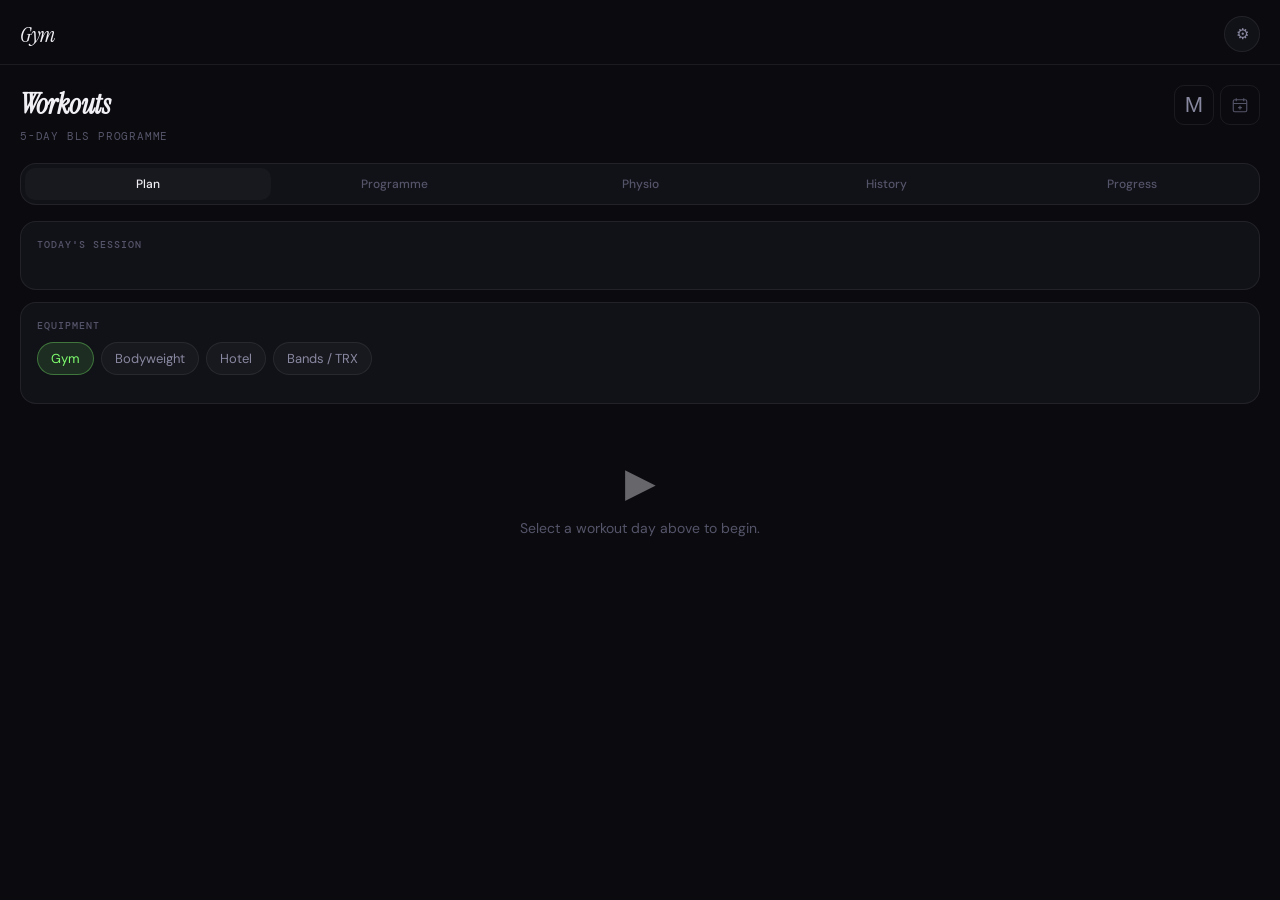
==== commit b3f20d47: "Rename 1-index.html to index.html" ====
--- a/index.html
+++ b/index.html
@@ -33,7 +33,7 @@
 
 <div class="section active" id="sec-workouts">
       <div class="section-head">
-        <div style="display:flex;align-items:center;justify-content:space-between;gap:12px"><h2>Workouts</h2><div style="display:flex;gap:6px"><a href="https://clubmetropolitan.com/club/madrid/abascal/" target="_blank" rel="noopener" aria-label="Metropolitan Abascal live timetable" title="Metropolitan timetable" style="display:grid;place-items:center;width:40px;height:40px;border:1px solid var(--border);border-radius:10px;color:var(--text2);text-decoration:none;font-family:Arial,Helvetica,sans-serif;font-size:22px;font-weight:400;line-height:1">M</a><a href="https://mydayappmh.github.io/My-Day/?new=class" target="_blank" rel="noopener" aria-label="Plan a class in Sports week" title="Plan a class" style="display:grid;place-items:center;width:40px;height:40px;border:1px solid var(--border);border-radius:10px;color:var(--text3);text-decoration:none"><svg width="18" height="18" viewBox="0 0 24 24" fill="none" stroke="currentColor" stroke-width="1.5" aria-hidden="true"><rect x="3" y="5" width="18" height="16" rx="2"/><path d="M7 3v4m10-4v4M3 10h18m-9 3v5m-2.5-2.5h5"/></svg></a></div></div>
+        <div style="display:flex;align-items:center;justify-content:space-between;gap:12px"><h2>Workouts</h2><div style="display:flex;gap:6px"><a href="https://clubmetropolitan.com/club/madrid/abascal/#1782473500261-949879e8-ec6b" target="_blank" rel="noopener" aria-label="Metropolitan Abascal live timetable" title="Metropolitan timetable" style="display:grid;place-items:center;width:40px;height:40px;border:1px solid var(--border);border-radius:10px;color:var(--text2);text-decoration:none;font-family:Arial,Helvetica,sans-serif;font-size:22px;font-weight:400;line-height:1">M</a><a href="https://mydayappmh.github.io/My-Day/?new=class" target="_blank" rel="noopener" aria-label="Plan a class in Sports week" title="Plan a class" style="display:grid;place-items:center;width:40px;height:40px;border:1px solid var(--border);border-radius:10px;color:var(--text3);text-decoration:none"><svg width="18" height="18" viewBox="0 0 24 24" fill="none" stroke="currentColor" stroke-width="1.5" aria-hidden="true"><rect x="3" y="5" width="18" height="16" rx="2"/><path d="M7 3v4m10-4v4M3 10h18m-9 3v5m-2.5-2.5h5"/></svg></a></div></div>
         <div class="sub" id="workoutSub">5-day BLS programme</div>
       </div>
 
@@ -47,6 +47,7 @@
 
       <!-- ── PLAN TAB ── -->
       <div id="wTabPlan">
+        <div id="resumeWorkoutCard"></div>
         <div id="upNextCard"></div>
         <div class="card">
           <div class="card-title">Today's Session</div>
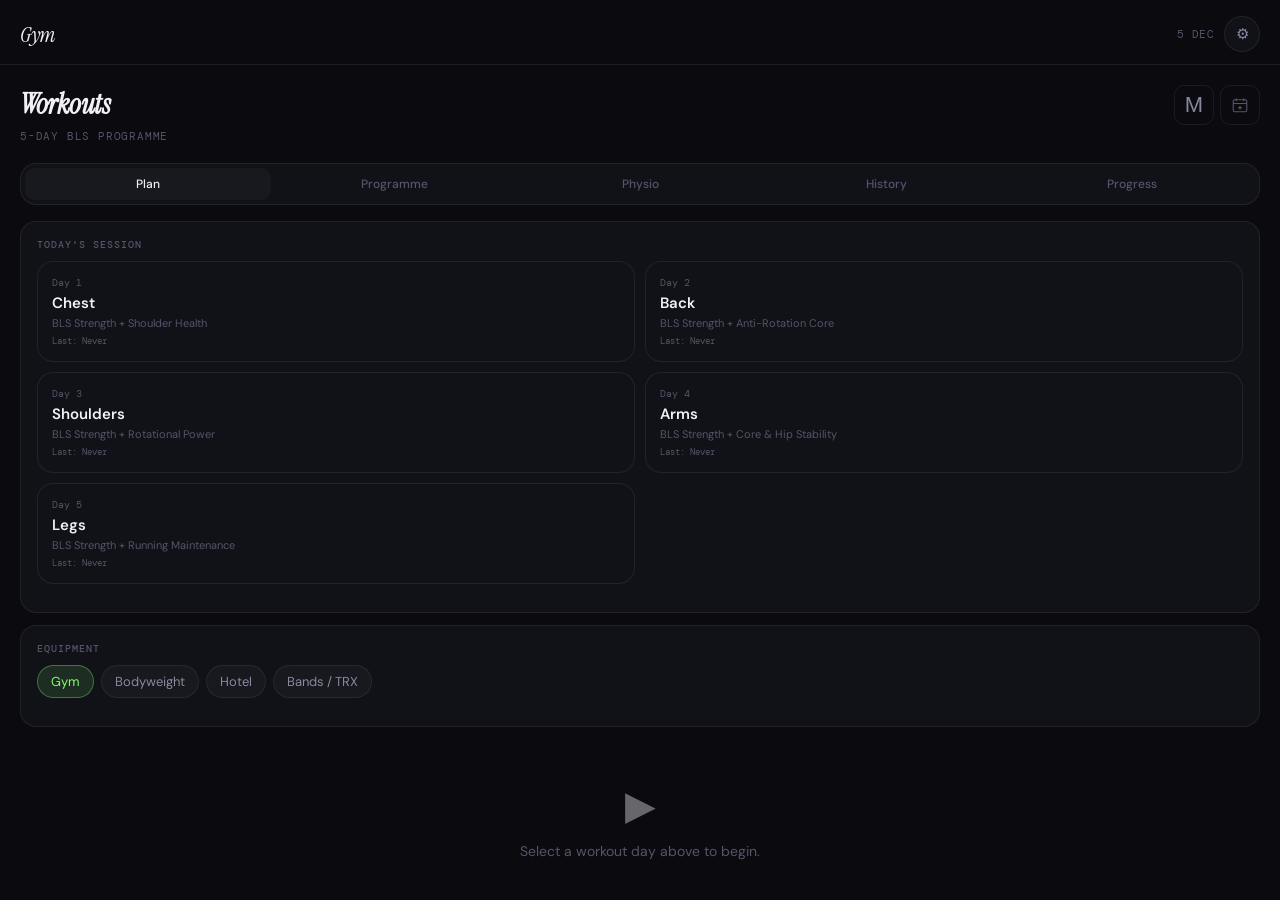
==== commit 144041b5: "Update index.html" ====
--- a/index.html
+++ b/index.html
@@ -389,6 +389,6 @@
 
 <div id="toast"></div>
 
-<script src="2-gym-calendar-app.js"></script>
+<script src="2-gym-calendar-app.js?v=2026-11-12.resume1"></script>
 </body>
 </html>
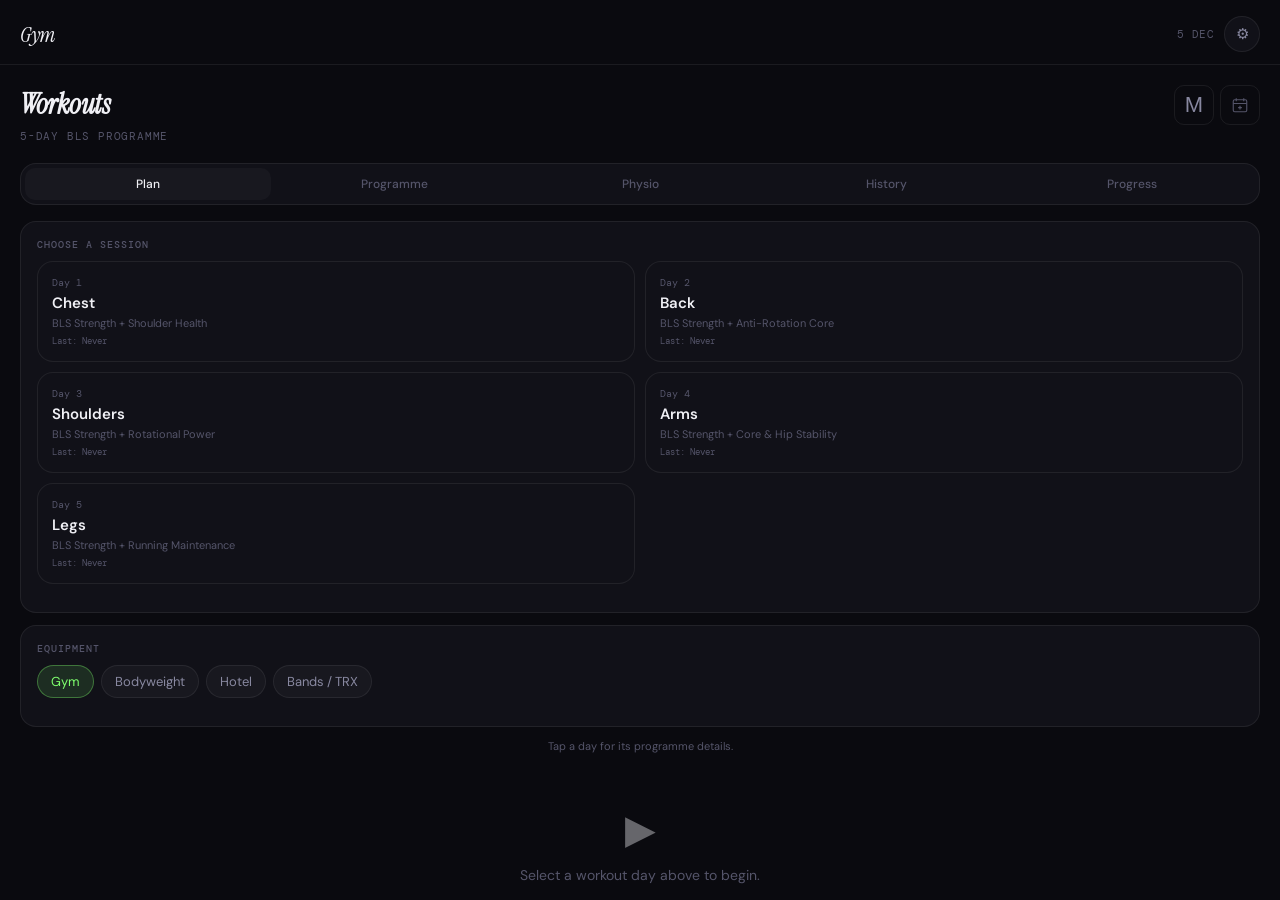
==== commit 4f6f1b11: "Compact session picker rows on Plan tab" ====
--- a/index.html
+++ b/index.html
@@ -50,7 +50,7 @@
         <div id="resumeWorkoutCard"></div>
         <div id="upNextCard"></div>
         <div class="card">
-          <div class="card-title">Today's Session</div>
+          <div class="card-title">Choose a session</div>
           <div class="workout-day-grid" id="workoutDayGrid"></div>
         </div>
         <div class="card">
@@ -62,6 +62,7 @@
             <div class="chip" data-eq="bands">Bands / TRX</div>
           </div>
         </div>
+        <div style="font-size:11px;color:var(--text3);text-align:center;margin:2px 0 10px">Tap a day for its programme details.</div>
         <div id="workoutExercises"></div>
         <div class="empty" id="workoutEmpty">
           <div class="empty-icon">▶</div>
